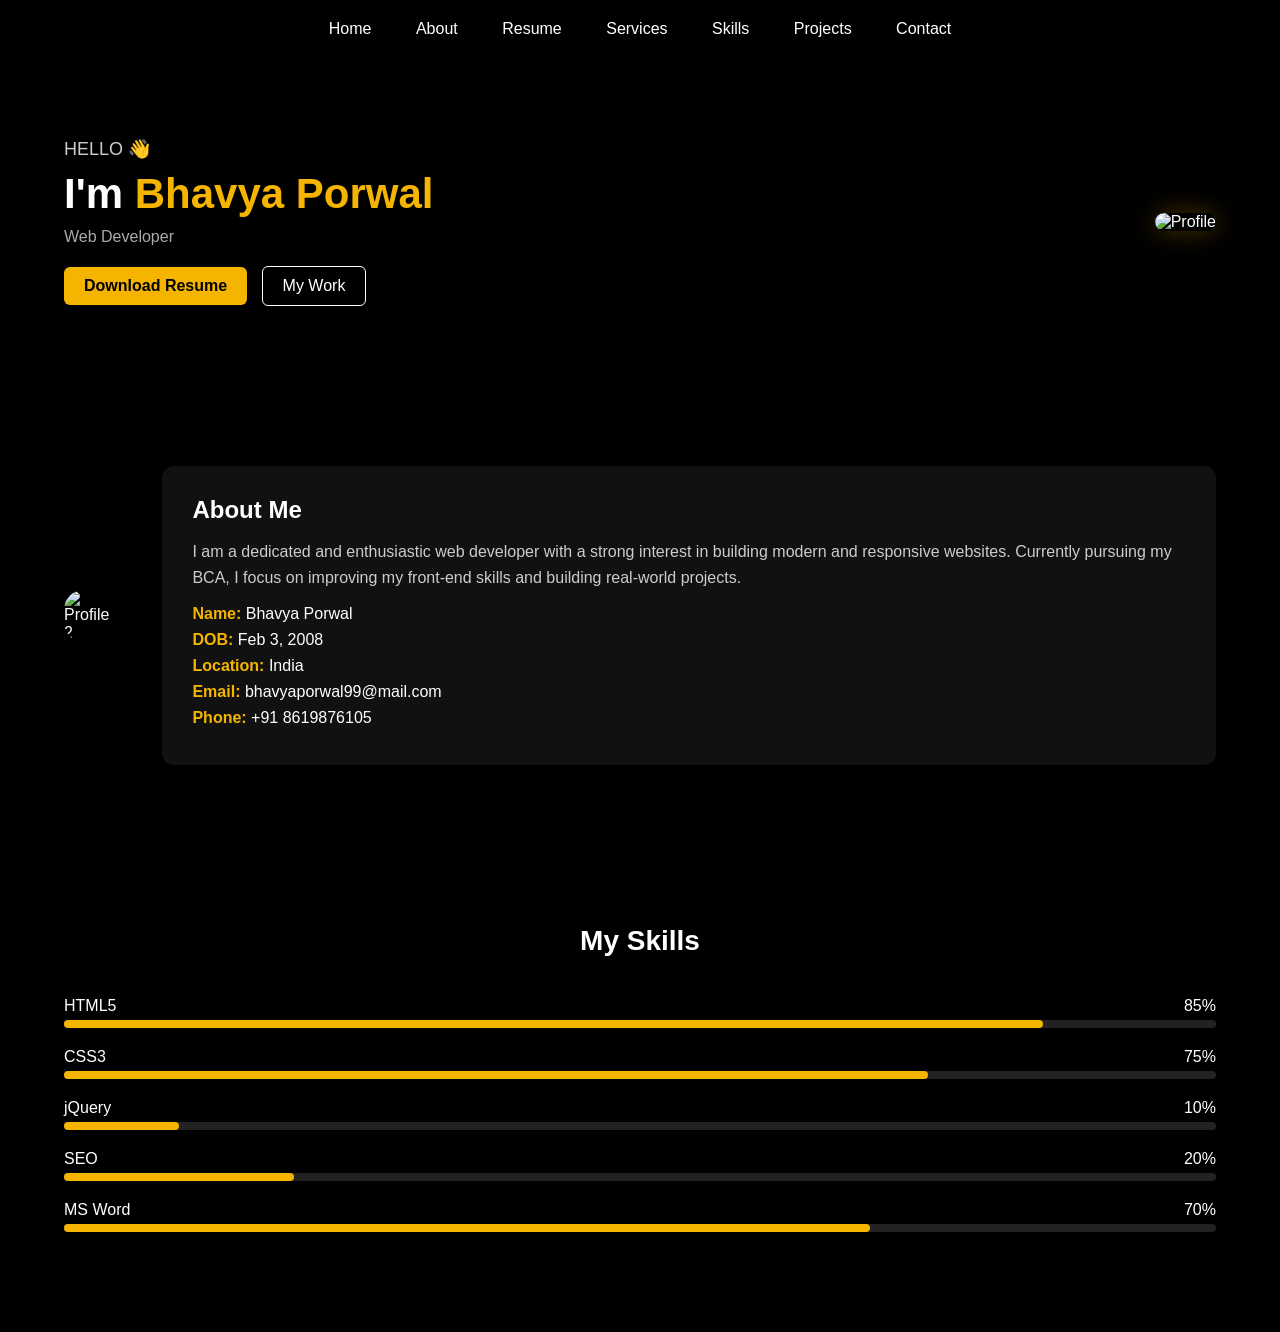
==== index.html @ 38a73fee "Add files via upload" ====
<!DOCTYPE html>
<html lang="en">

<head>
    <meta charset="UTF-8">
    <meta name="viewport" content="width=device-width, initial-scale=1.0">
    <title>Portfolio</title>
    <link rel="stylesheet" href="style.css">
</head>

<body>

    <!-- NAVBAR -->
    <header class="header">
        <div class="container nav">
            <nav>
                <a href="index.html">Home</a>
                <a href="about.html">About</a>
                <a href="resume.html">Resume</a>
                <a href="services.html">Services</a>
                <a href="skills.html">Skills</a>
                <a href="projects.html">Projects</a>
                <a href="contact.html">Contact</a>
            </nav>
        </div>
    </header>

    <!-- HERO -->
    <section class="hero">
        <div class="container hero-content">

            <div class="text">
                <p class="hello">HELLO 👋</p>
                <h1>I'm <span>Bhavya Porwal</span></h1>
                <p class="subtitle">Web Developer</p>

                <div class="buttons">
                    <a href="assets/resume.pdf" download class="btn yellow">Download Resume</a>
                    <a href="projects.html" class="btn outline">My Work</a>
                </div>
            </div>

            <div class="image">
                <img src="assets/profile.jpg" alt="Profile">
            </div>

        </div>
    </section>

    <!-- ABOUT -->
    <section class="about">
        <div class="container about-content">

            <div class="about-img">
                <img src="assets/profile2.jpg" alt="Profile 2">
            </div>

            <div class="about-text">
                <h2>About Me</h2>

                <p>
                    I am a dedicated and enthusiastic web developer with a strong interest in building modern and
                    responsive websites. Currently pursuing my BCA, I focus on improving my front-end skills and
                    building real-world projects.
                </p>

                <ul>
                    <li><b>Name:</b> Bhavya Porwal</li>
                    <li><b>DOB:</b> Feb 3, 2008</li>
                    <li><b>Location:</b> India</li>
                    <li><b>Email:</b> bhavyaporwal99@mail.com</li>
                    <li><b>Phone:</b> +91 8619876105</li>
                </ul>

            </div>

        </div>
    </section>

    <!-- SKILLS -->
    <section class="skills">
        <div class="container">
            <h2 class="section-title">My Skills</h2>

            <div class="skill">
                <p>HTML5 <span>85%</span></p>
                <div class="bar"><div class="fill" style="width:85%"></div></div>
            </div>

            <div class="skill">
                <p>CSS3 <span>75%</span></p>
                <div class="bar"><div class="fill" style="width:75%"></div></div>
            </div>

            <div class="skill">
                <p>jQuery <span>10%</span></p>
                <div class="bar"><div class="fill" style="width:10%"></div></div>
            </div>

            <div class="skill">
                <p>SEO <span>20%</span></p>
                <div class="bar"><div class="fill" style="width:20%"></div></div>
            </div>

            <div class="skill">
                <p>MS Word <span>70%</span></p>
                <div class="bar"><div class="fill" style="width:70%"></div></div>
            </div>

        </div>
    </section>

</body>
</html>
---- style.css ----
* {
    margin: 0;
    padding: 0;
    box-sizing: border-box;
    font-family: Arial, sans-serif;
}

body {
    background: #000;
    color: #fff;
}

/* CONTAINER */
.container {
    width: 90%;
    margin: auto;
}

/* NAVBAR */
.header {
    position: sticky;
    top: 0;
    background: #000;
    z-index: 1000;
}

.nav {
    display: flex;
    justify-content: center;
    padding: 20px 0;
}

nav a {
    margin: 0 20px;
    text-decoration: none;
    color: #fff;
    font-size: 16px;
    position: relative;
}

/* underline hover */
nav a::after {
    content: "";
    width: 0%;
    height: 2px;
    background: #f5b400;
    position: absolute;
    left: 0;
    bottom: -5px;
    transition: 0.3s;
}

nav a:hover::after {
    width: 100%;
}

/* HERO */
.hero {
    padding: 80px 0;
}

.hero-content {
    display: flex;
    align-items: center;
    justify-content: space-between;
}

.hero .text {
    max-width: 50%;
}

.hello {
    font-size: 18px;
    color: #ccc;
}

.hero h1 {
    font-size: 42px;
    margin: 10px 0;
}

.hero span {
    color: #f5b400;
}

.subtitle {
    margin-bottom: 20px;
    color: #aaa;
}

/* BUTTONS */
.btn {
    padding: 10px 20px;
    margin-right: 10px;
    border-radius: 6px;
    text-decoration: none;
    display: inline-block;
}

.yellow {
    background: #f5b400;
    color: #000;
    font-weight: bold;
}

.yellow:hover {
    background: #ffcc00;
}

.outline {
    border: 1px solid #fff;
    color: #fff;
}

.outline:hover {
    background: #fff;
    color: #000;
}

/* IMAGE */
.image img {
    width: 320px;
    height: 380px;
    object-fit: cover;
    border-radius: 20px;
    box-shadow: 0 0 25px rgba(255, 180, 0, 0.3);
}

/* ABOUT */
.about {
    padding: 80px 0;
}

.about-content {
    display: flex;
    gap: 50px;
    align-items: center;
}

.about-img img {
    width: 280px;
    border-radius: 20px;
}

.about-text {
    background: #111;
    padding: 30px;
    border-radius: 12px;
}

.about-text h2 {
    margin-bottom: 15px;
}

.about-text p {
    margin-bottom: 15px;
    color: #ccc;
    line-height: 1.6;
}

.about-text ul {
    list-style: none;
}

.about-text li {
    margin-bottom: 8px;
}

.about-text b {
    color: #f5b400;
}

/* SKILLS */
.skills {
    padding: 80px 0;
}

.section-title {
    text-align: center;
    margin-bottom: 40px;
    font-size: 28px;
}

.skill {
    margin-bottom: 20px;
}

.skill p {
    display: flex;
    justify-content: space-between;
}

.bar {
    height: 8px;
    background: #222;
    margin-top: 5px;
    border-radius: 5px;
}

.fill {
    height: 100%;
    background: #f5b400;
    border-radius: 5px;
}
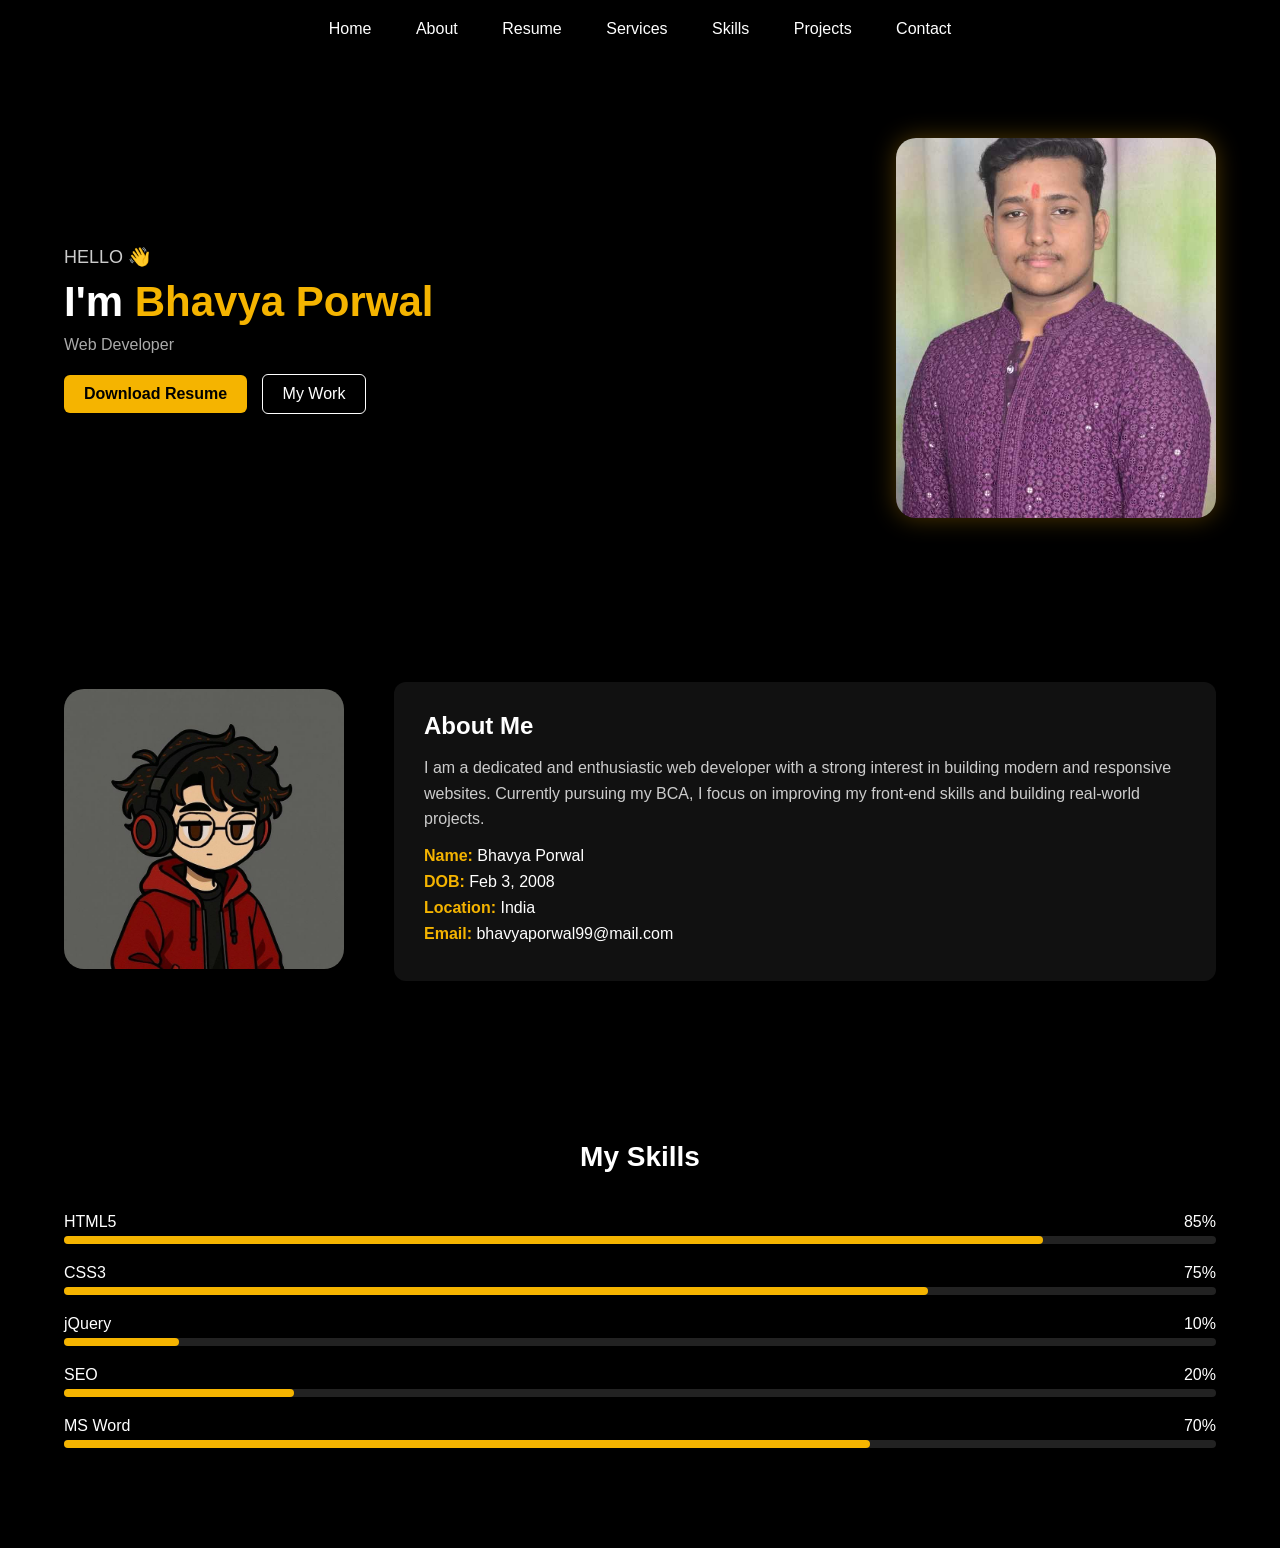
==== commit e2ef83c0: "Restore content of index.html Restored the original content of index.html after accidental removal. " ====
--- a/index.html
+++ b/index.html
@@ -69,7 +69,7 @@
                     <li><b>DOB:</b> Feb 3, 2008</li>
                     <li><b>Location:</b> India</li>
                     <li><b>Email:</b> bhavyaporwal99@mail.com</li>
-                    <li><b>Phone:</b> +91 8619876105</li>
+                    <!-- <li><b>Phone:</b> +91 8619876105</li> -->
                 </ul>
 
             </div>
@@ -111,4 +111,4 @@
     </section>
 
 </body>
-</html>+</html>
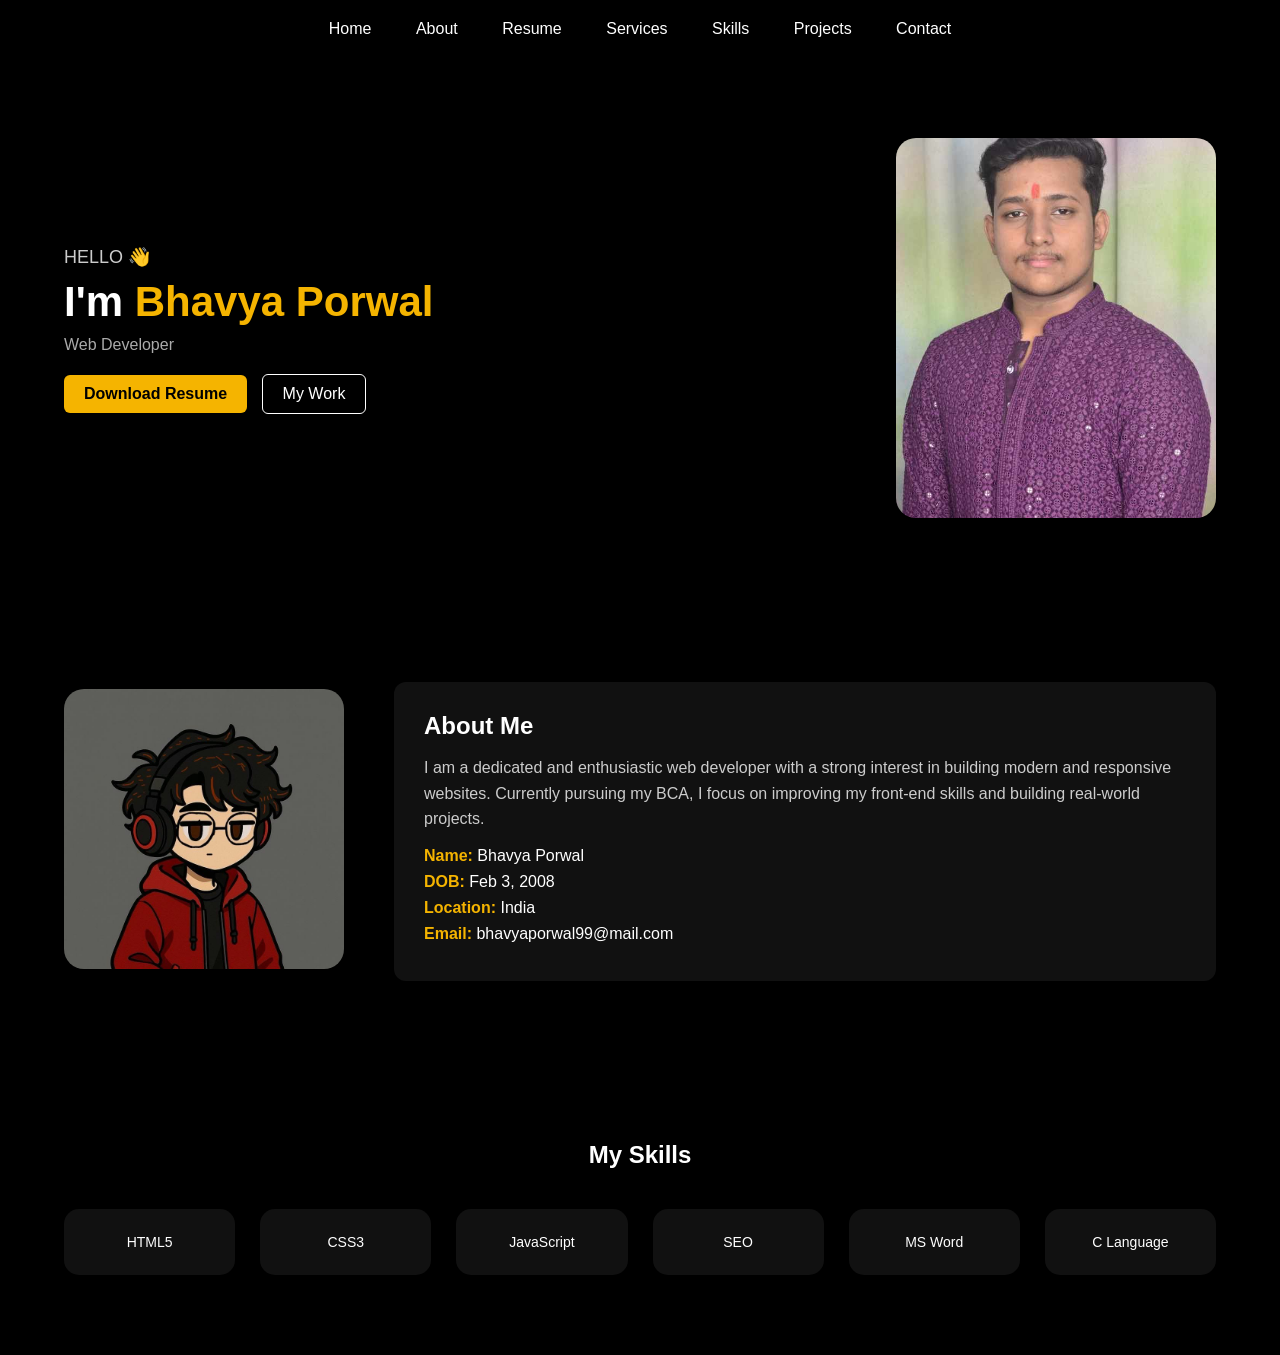
==== commit efe3d523: "Add files via upload" ====
--- a/index.html
+++ b/index.html
@@ -69,7 +69,7 @@
                     <li><b>DOB:</b> Feb 3, 2008</li>
                     <li><b>Location:</b> India</li>
                     <li><b>Email:</b> bhavyaporwal99@mail.com</li>
-                    <!-- <li><b>Phone:</b> +91 8619876105</li> -->
+
                 </ul>
 
             </div>
@@ -82,33 +82,42 @@
         <div class="container">
             <h2 class="section-title">My Skills</h2>
 
-            <div class="skill">
-                <p>HTML5 <span>85%</span></p>
-                <div class="bar"><div class="fill" style="width:85%"></div></div>
+            <div class="skills-box">
+
+                <div class="skill-card">
+                    <i class="fab fa-html5"></i>
+                    <p>HTML5</p>
+                </div>
+
+                <div class="skill-card">
+                    <i class="fab fa-css3-alt"></i>
+                    <p>CSS3</p>
+                </div>
+
+                <div class="skill-card">
+                    <i class="fab fa-js"></i>
+                    <p>JavaScript</p>
+                </div>
+
+                <div class="skill-card">
+                    <i class="fas fa-search"></i>
+                    <p>SEO</p>
+                </div>
+
+                <div class="skill-card">
+                    <i class="fas fa-file-word"></i>
+                    <p>MS Word</p>
+                </div>
+
+                <div class="skill-card">
+                    <i class="fas fa-code"></i>
+                    <p>C Language</p>
+                </div>
+
             </div>
-
-            <div class="skill">
-                <p>CSS3 <span>75%</span></p>
-                <div class="bar"><div class="fill" style="width:75%"></div></div>
-            </div>
-
-            <div class="skill">
-                <p>jQuery <span>10%</span></p>
-                <div class="bar"><div class="fill" style="width:10%"></div></div>
-            </div>
-
-            <div class="skill">
-                <p>SEO <span>20%</span></p>
-                <div class="bar"><div class="fill" style="width:20%"></div></div>
-            </div>
-
-            <div class="skill">
-                <p>MS Word <span>70%</span></p>
-                <div class="bar"><div class="fill" style="width:70%"></div></div>
-            </div>
-
         </div>
     </section>
 
 </body>
-</html>
+
+</html>
--- a/style.css
+++ b/style.css
@@ -20,7 +20,7 @@
 .header {
     position: sticky;
     top: 0;
-    background: #000;
+    background: black;
     z-index: 1000;
 }
 
@@ -123,7 +123,7 @@
     height: 380px;
     object-fit: cover;
     border-radius: 20px;
-    box-shadow: 0 0 25px rgba(255, 180, 0, 0.3);
+
 }
 
 /* ABOUT */
@@ -171,34 +171,161 @@
 }
 
 /* SKILLS */
+/* ================= SKILLS PREMIUM ================= */
+
 .skills {
     padding: 80px 0;
-}
-
-.section-title {
     text-align: center;
-    margin-bottom: 40px;
-    font-size: 28px;
-}
-
-.skill {
-    margin-bottom: 20px;
-}
-
-.skill p {
-    display: flex;
-    justify-content: space-between;
-}
-
-.bar {
-    height: 8px;
-    background: #222;
-    margin-top: 5px;
-    border-radius: 5px;
-}
-
-.fill {
+}
+
+.skills-box {
+    display: grid;
+    grid-template-columns: repeat(auto-fit, minmax(140px, 1fr));
+    gap: 25px;
+    margin-top: 40px;
+}
+
+/* CARD */
+.skill-card {
+    background: #111;
+    padding: 25px;
+    border-radius: 15px;
+    transition: 0.4s;
+    position: relative;
+    overflow: hidden;
+    cursor: pointer;
+}
+
+/* ICON */
+.skill-card i {
+    font-size: 40px;
+    margin-bottom: 10px;
+    color: #f5b400;
+}
+
+/* TEXT */
+.skill-card p {
+    font-size: 14px;
+}
+
+/* HOVER EFFECT 🔥 */
+.skill-card:hover {
+    transform: translateY(-10px) scale(1.05);
+    background: #f5b400;
+    color: #000;
+}
+
+/* ICON CHANGE COLOR ON HOVER */
+.skill-card:hover i {
+    color: #000;
+}
+
+/* GLOW ANIMATION */
+.skill-card::before {
+    content: "";
+    position: absolute;
+    width: 0;
     height: 100%;
-    background: #f5b400;
-    border-radius: 5px;
+    background: rgba(255, 180, 0, 0.2);
+    left: 0;
+    top: 0;
+    transition: 0.4s;
+}
+
+.skill-card:hover::before {
+    width: 100%;
+}
+
+/* FADE IN ANIMATION */
+@keyframes fadeUp {
+    from {
+        opacity: 0;
+        transform: translateY(40px);
+    }
+
+    to {
+        opacity: 1;
+        transform: translateY(0);
+    }
+}
+
+.skill-card {
+    animation: fadeUp 0.8s ease forwards;
+}
+
+/* STAGGER EFFECT */
+.skill-card:nth-child(1) {
+    animation-delay: 0.1s;
+}
+
+.skill-card:nth-child(2) {
+    animation-delay: 0.2s;
+}
+
+.skill-card:nth-child(3) {
+    animation-delay: 0.3s;
+}
+
+.skill-card:nth-child(4) {
+    animation-delay: 0.4s;
+}
+
+.skill-card:nth-child(5) {
+    animation-delay: 0.5s;
+}
+
+.skill-card:nth-child(6) {
+    animation-delay: 0.6s;
+}
+
+/* ================= ANIMATIONS ================= */
+
+/* Fade In */
+@keyframes fadeIn {
+    from {
+        opacity: 0;
+        transform: translateY(30px);
+    }
+
+    to {
+        opacity: 1;
+        transform: translateY(0);
+    }
+}
+
+/* Apply animation */
+.hero .text {
+    animation: fadeIn 1s ease-in-out;
+}
+
+.image img {
+    animation: fadeIn 1.2s ease-in-out;
+}
+
+.about-content {
+    animation: fadeIn 1.2s ease-in-out;
+}
+
+.skills {
+    animation: fadeIn 1.5s ease-in-out;
+}
+
+/* Button hover animation */
+.btn {
+    transition: all 0.3s ease;
+}
+
+.btn:hover {
+    transform: scale(1.05);
+}
+
+/* Image hover glow */
+.image img:hover {
+    transform: scale(1.05);
+    transition: 0.3s;
+}
+
+/* Navbar hover smooth */
+nav a {
+    transition: 0.3s;
 }
